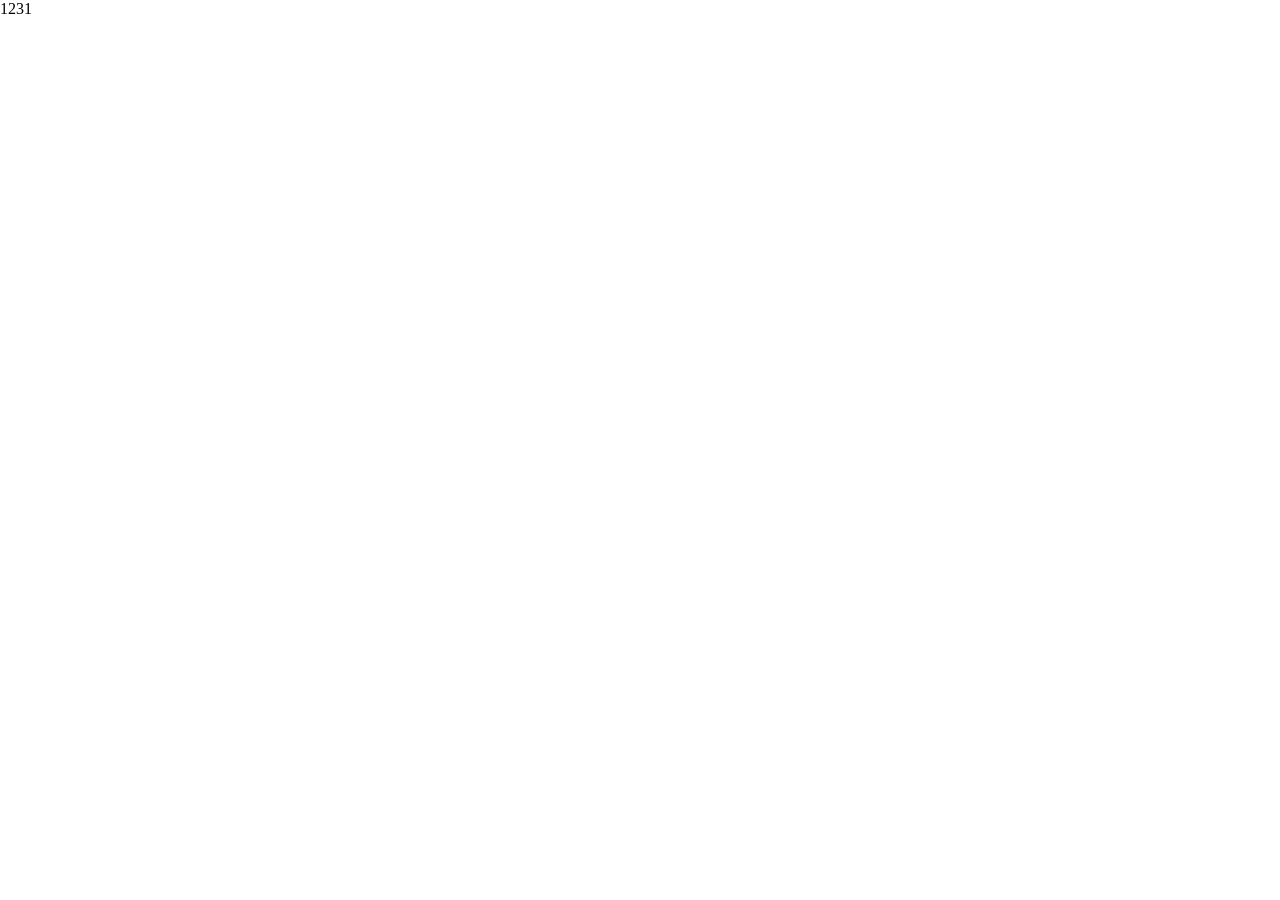
==== index.html @ 49aef23c "Подключил нормализацию стилей normalize.css" ====
<!DOCTYPE html>
<html lang="en">
<head>
    <meta charset="UTF-8">
    <meta name="viewport" content="width=device-width, initial-scale=1.0">
    <link rel="stylesheet" href="css/normalize.css">
    <link rel="stylesheet" href="css/main.css">
    <title>Document</title>
</head>
<body>
    1231
</body>
</html>
---- css/main.css ----
@import url('/Frontend/web-test/some-landing/css/header.css');
@import url('/Frontend/web-test/some-landing/css/main_screen.css');
@import url('/Frontend/web-test/some-landing/css/destination_screen.css');
@import url('/Frontend/web-test/some-landing/css/own_screen.css');
@import url('/Frontend/web-test/some-landing/css/featured-boats_screen.css');
@import url('/Frontend/web-test/some-landing/css/footer.css');
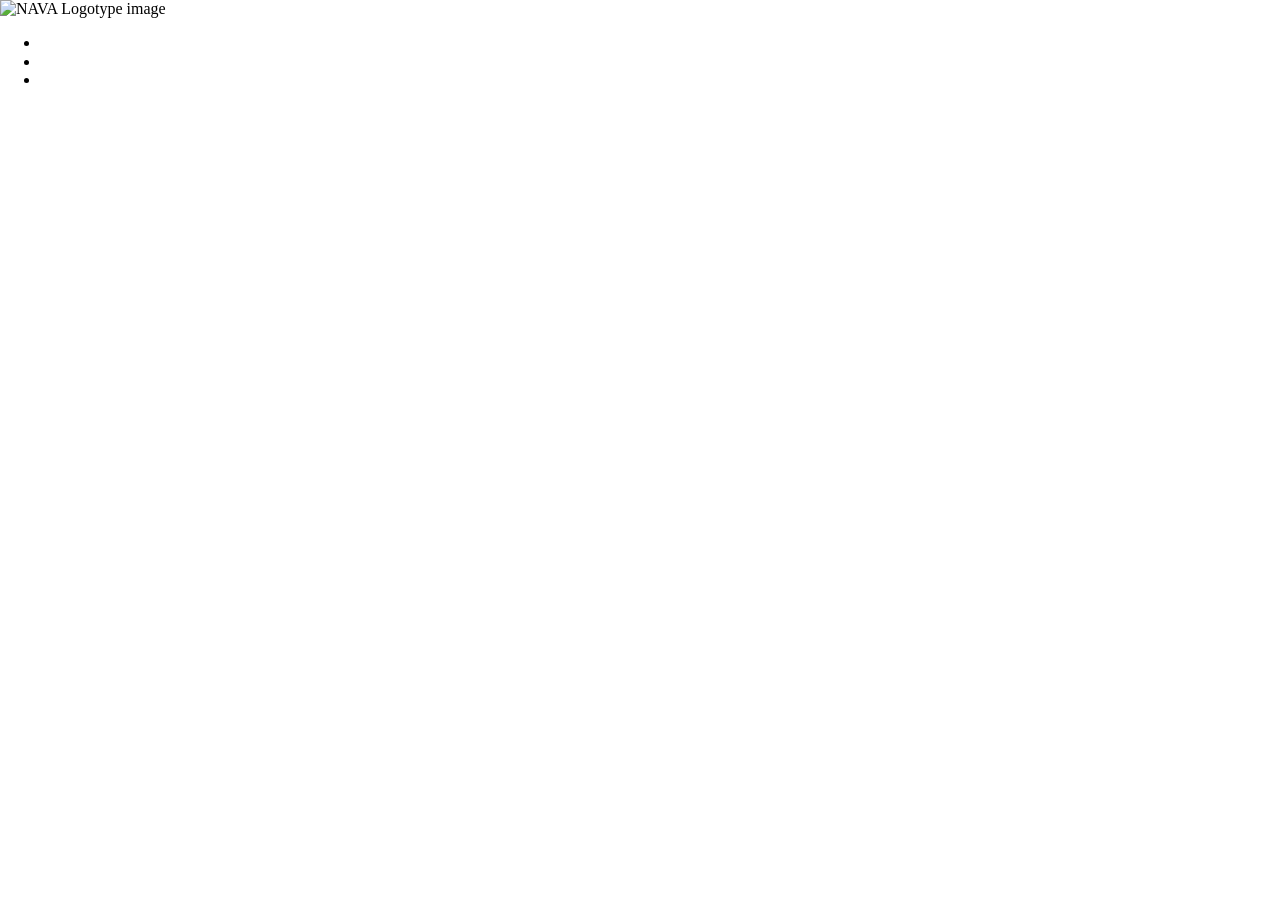
==== commit f0e4554a: "Добавил разметку шапки проекта" ====
--- a/index.html
+++ b/index.html
@@ -5,9 +5,22 @@
     <meta name="viewport" content="width=device-width, initial-scale=1.0">
     <link rel="stylesheet" href="css/normalize.css">
     <link rel="stylesheet" href="css/main.css">
-    <title>Document</title>
+    <title>NAVA</title>
 </head>
 <body>
-    1231
+<div class="background-wrapper">
+    <header class="header">
+        <div class="header__logo">
+            <img src="/" alt="NAVA Logotype image">
+        </div>
+        <nav class="header__nav">
+            <ul class="nav-list">
+                <li class="nav-list__item"></li>
+                <li class="nav-list__item"></li>
+                <li class="nav-list__item"></li>
+            </ul>
+        </nav>
+    </header>
+</div>
 </body>
 </html>
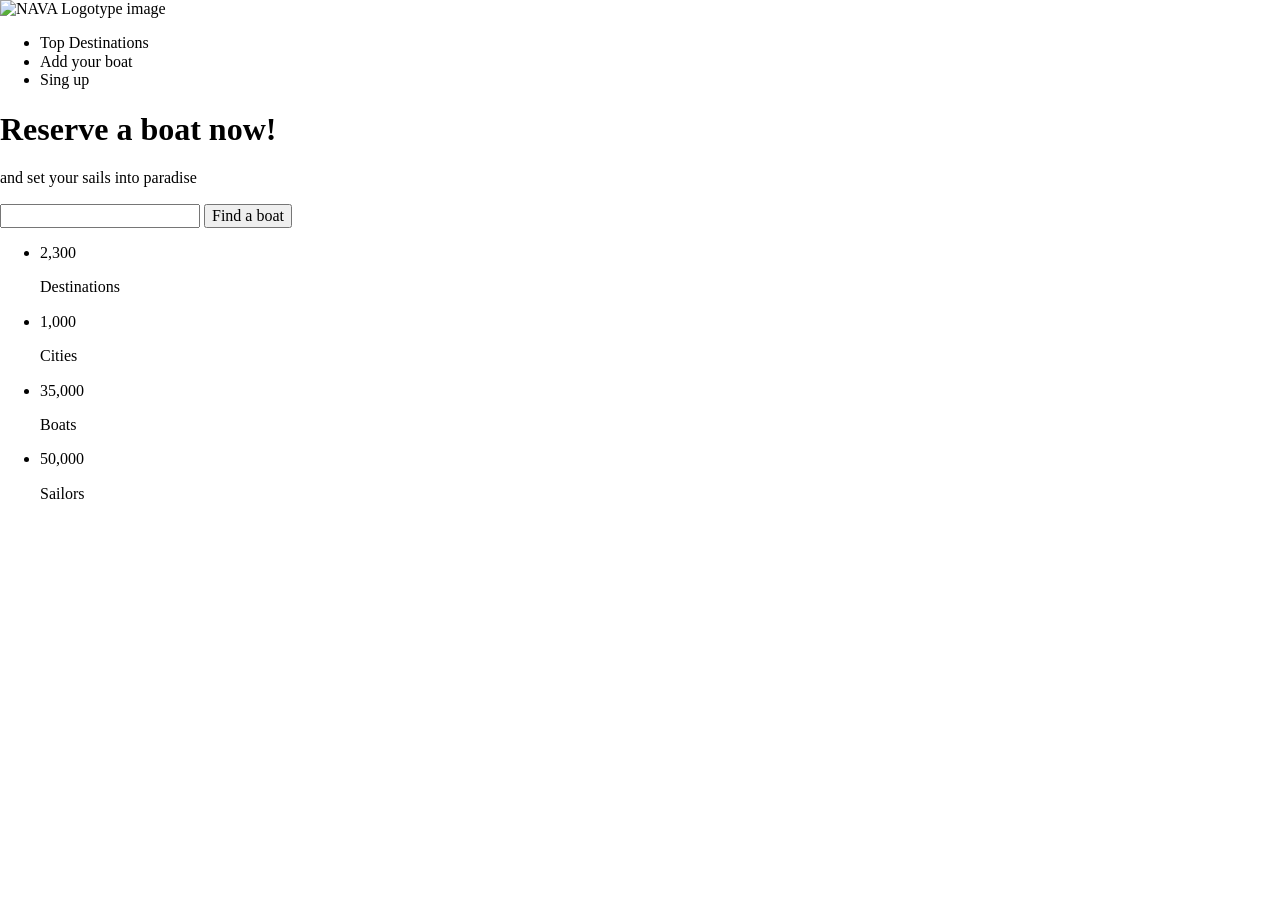
==== commit efe00d9e: "Добавил разметку первого раздела и контентное содержание" ====
--- a/index.html
+++ b/index.html
@@ -15,12 +15,40 @@
         </div>
         <nav class="header__nav">
             <ul class="nav-list">
-                <li class="nav-list__item"></li>
-                <li class="nav-list__item"></li>
-                <li class="nav-list__item"></li>
+                <li class="nav-list__item">Top Destinations</li>
+                <li class="nav-list__item">Add your boat</li>
+                <li class="nav-list__item nav-list__item_login">Sing up</li>
             </ul>
         </nav>
     </header>
+    <div class="container main-screen">
+        <h1 class="main-screen__title">Reserve a boat now!</h1>
+        <p class="main-screen__subtitle">and set your sails into paradise</p>   
+        <form action="" class="main-screen__search-form">
+            <input type="text" class="search-form__input" id="search">
+            <label class="search-form__label" for="search">
+                <button class="button button_icon">Find a boat</button>
+            </label>
+        </form>
+        <ul class="main-screen__feature-list">
+            <li class="feature-list__item item">
+                <p class="item__value">2,300</p>
+                <p class="item__value_description">Destinations</p>
+            </li>
+            <li class="feature-list__item item">
+                <p class="item__value">1,000</p>
+                <p class="item__value_description">Cities</p>
+            </li>
+            <li class="feature-list__item item">
+                <p class="item__value">35,000</p>
+                <p class="item_value_description">Boats</p>
+            </li>
+            <li class="feature-list__item item">
+                <p class="item__value">50,000</p>
+                <p class="item_value_description">Sailors</p>
+            </li>
+        </ul>
+    </div>
 </div>
 </body>
 </html>
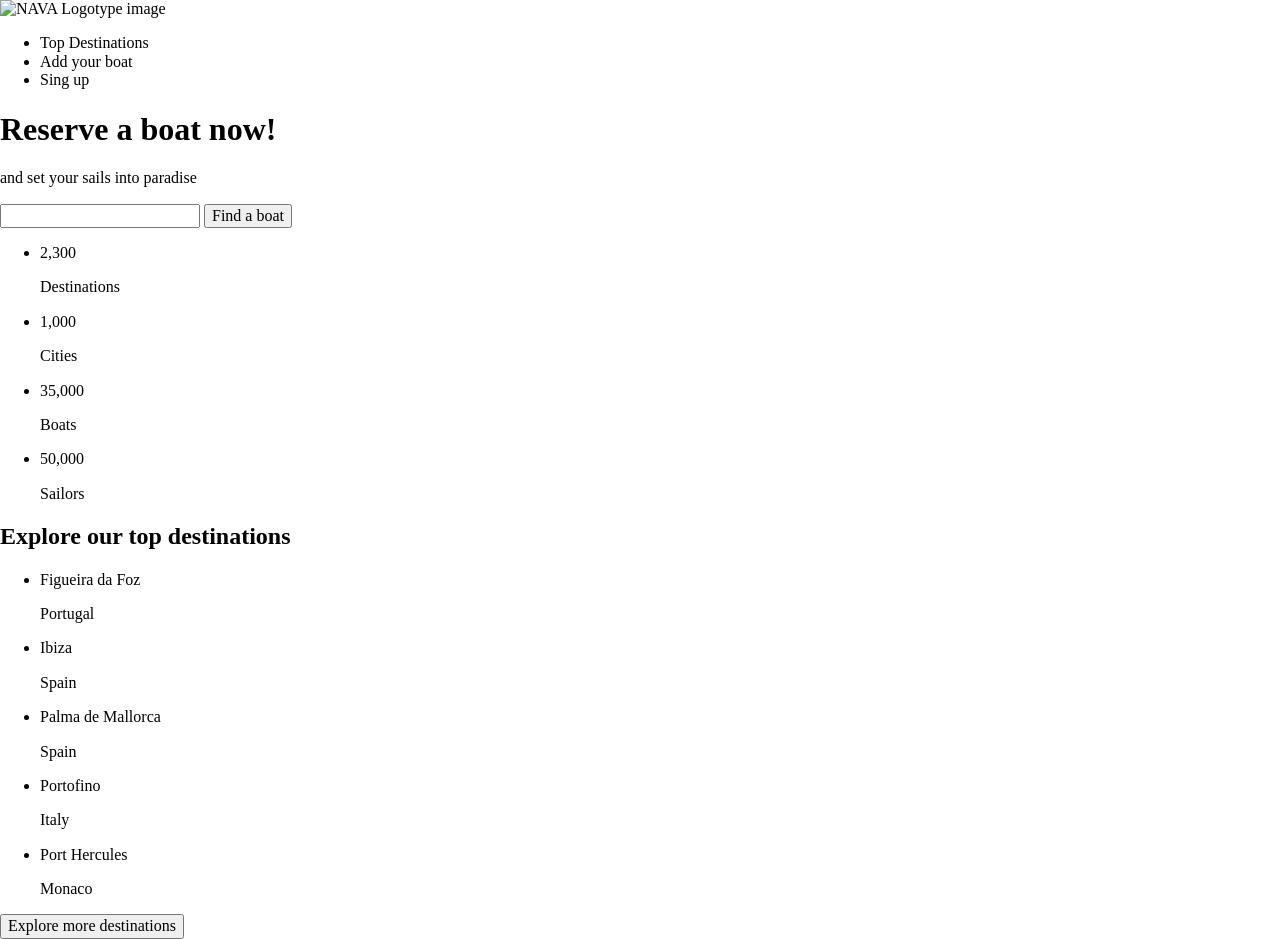
==== commit 73f4de18: "Добавил разметку следующего раздела Destinations" ====
--- a/index.html
+++ b/index.html
@@ -21,34 +21,63 @@
             </ul>
         </nav>
     </header>
-    <div class="container main-screen">
-        <h1 class="main-screen__title">Reserve a boat now!</h1>
-        <p class="main-screen__subtitle">and set your sails into paradise</p>   
-        <form action="" class="main-screen__search-form">
+    <section class="container main">
+        <h1 class="main__title">Reserve a boat now!</h1>
+        <p class="main__subtitle">and set your sails into paradise</p>   
+        <form action="" class="main__search-form">
             <input type="text" class="search-form__input" id="search">
             <label class="search-form__label" for="search">
                 <button class="button button_icon">Find a boat</button>
             </label>
         </form>
-        <ul class="main-screen__feature-list">
-            <li class="feature-list__item item">
+        <ul class="main__feature-list">
+            <li class="feature-list__item">
                 <p class="item__value">2,300</p>
                 <p class="item__value_description">Destinations</p>
             </li>
-            <li class="feature-list__item item">
+            <li class="feature-list__item">
                 <p class="item__value">1,000</p>
                 <p class="item__value_description">Cities</p>
             </li>
-            <li class="feature-list__item item">
+            <li class="feature-list__item">
                 <p class="item__value">35,000</p>
                 <p class="item_value_description">Boats</p>
             </li>
-            <li class="feature-list__item item">
+            <li class="feature-list__item">
                 <p class="item__value">50,000</p>
                 <p class="item_value_description">Sailors</p>
             </li>
         </ul>
-    </div>
+    </section>
+    <section class="container destinations">
+        <h2 class="destinations__title">Explore our top destinations</h2>
+        <p class="destinations__subtitle"></p>
+        <section class="destinations__cards cards">
+            <ul class="cards__list">
+                <li class="cards-list__item">
+                    <p class="card__city">Figueira da Foz</p>
+                    <p class="card__country">Portugal</p>
+                </li>
+                <li class="cards-list__item">
+                    <p class="card__city">Ibiza</p>
+                    <p class="card__country">Spain</p>
+                </li>
+                <li class="cards-list__item">
+                    <p class="card__city">Palma de Mallorca</p>
+                    <p class="card__country">Spain</p>
+                </li>
+                <li class="cards-list__item">
+                    <p class="card__city">Portofino</p>
+                    <p class="card__country">Italy</p>
+                </li>
+                <li class="cards-list__item">
+                    <p class="card__city">Port Hercules</p>
+                    <p class="card__country">Monaco</p>
+                </li>
+            </ul>
+            <button class="button destination__button">Explore more destinations</button>
+        </section>
+    </section>
 </div>
 </body>
 </html>
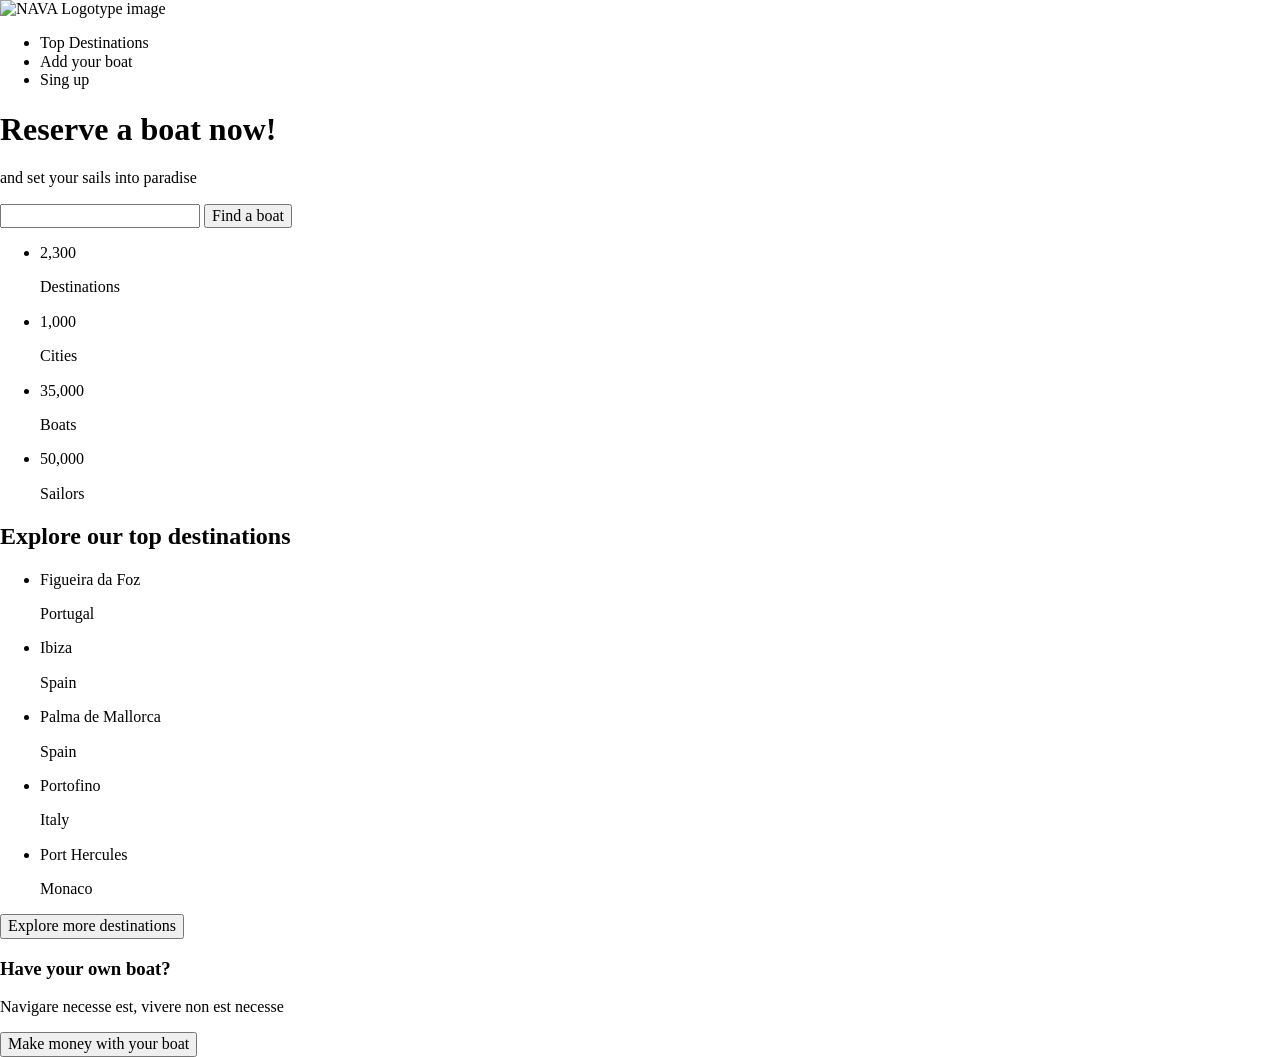
==== commit ee9fe184: "Добавил в разметку раздел Lease Boat" ====
--- a/index.html
+++ b/index.html
@@ -8,76 +8,87 @@
     <title>NAVA</title>
 </head>
 <body>
-<div class="background-wrapper">
-    <header class="header">
-        <div class="header__logo">
-            <img src="/" alt="NAVA Logotype image">
-        </div>
-        <nav class="header__nav">
-            <ul class="nav-list">
-                <li class="nav-list__item">Top Destinations</li>
-                <li class="nav-list__item">Add your boat</li>
-                <li class="nav-list__item nav-list__item_login">Sing up</li>
-            </ul>
-        </nav>
-    </header>
-    <section class="container main">
-        <h1 class="main__title">Reserve a boat now!</h1>
-        <p class="main__subtitle">and set your sails into paradise</p>   
-        <form action="" class="main__search-form">
-            <input type="text" class="search-form__input" id="search">
-            <label class="search-form__label" for="search">
-                <button class="button button_icon">Find a boat</button>
-            </label>
-        </form>
-        <ul class="main__feature-list">
-            <li class="feature-list__item">
-                <p class="item__value">2,300</p>
-                <p class="item__value_description">Destinations</p>
-            </li>
-            <li class="feature-list__item">
-                <p class="item__value">1,000</p>
-                <p class="item__value_description">Cities</p>
-            </li>
-            <li class="feature-list__item">
-                <p class="item__value">35,000</p>
-                <p class="item_value_description">Boats</p>
-            </li>
-            <li class="feature-list__item">
-                <p class="item__value">50,000</p>
-                <p class="item_value_description">Sailors</p>
-            </li>
-        </ul>
-    </section>
-    <section class="container destinations">
-        <h2 class="destinations__title">Explore our top destinations</h2>
-        <p class="destinations__subtitle"></p>
-        <section class="destinations__cards cards">
-            <ul class="cards__list">
-                <li class="cards-list__item">
-                    <p class="card__city">Figueira da Foz</p>
-                    <p class="card__country">Portugal</p>
+<section class="welcome_screen">
+    <div class="background-wrapper">
+        <header class="header">
+            <div class="header__logo">
+                <img src="/" alt="NAVA Logotype image">
+            </div>
+            <nav class="header__nav">
+                <ul class="nav-list">
+                    <li class="nav-list__item">Top Destinations</li>
+                    <li class="nav-list__item">Add your boat</li>
+                    <li class="nav-list__item nav-list__item_login">Sing up</li>
+                </ul>
+            </nav>
+        </header>
+        <section class="container main">
+            <h1 class="main__title">Reserve a boat now!</h1>
+            <p class="main__subtitle">and set your sails into paradise</p>   
+            <form action="" class="main__search-form">
+                <input type="text" class="search-form__input" id="search">
+                <label class="search-form__label" for="search">
+                    <button class="button button_icon">Find a boat</button>
+                </label>
+            </form>
+            <ul class="main__feature-list">
+                <li class="feature-list__item">
+                    <p class="item__value">2,300</p>
+                    <p class="item__value_description">Destinations</p>
                 </li>
-                <li class="cards-list__item">
-                    <p class="card__city">Ibiza</p>
-                    <p class="card__country">Spain</p>
+                <li class="feature-list__item">
+                    <p class="item__value">1,000</p>
+                    <p class="item__value_description">Cities</p>
                 </li>
-                <li class="cards-list__item">
-                    <p class="card__city">Palma de Mallorca</p>
-                    <p class="card__country">Spain</p>
+                <li class="feature-list__item">
+                    <p class="item__value">35,000</p>
+                    <p class="item_value_description">Boats</p>
                 </li>
-                <li class="cards-list__item">
-                    <p class="card__city">Portofino</p>
-                    <p class="card__country">Italy</p>
-                </li>
-                <li class="cards-list__item">
-                    <p class="card__city">Port Hercules</p>
-                    <p class="card__country">Monaco</p>
+                <li class="feature-list__item">
+                    <p class="item__value">50,000</p>
+                    <p class="item_value_description">Sailors</p>
                 </li>
             </ul>
-            <button class="button destination__button">Explore more destinations</button>
         </section>
-    </section>
-</div>
+        <section class="container destinations">
+            <h2 class="destinations__title">Explore our top destinations</h2>
+            <p class="destinations__subtitle"></p>
+            <section class="destinations__cards cards">
+                <ul class="cards__list">
+                    <li class="cards-list__item">
+                        <p class="card__city">Figueira da Foz</p>
+                        <p class="card__country">Portugal</p>
+                    </li>
+                    <li class="cards-list__item">
+                        <p class="card__city">Ibiza</p>
+                        <p class="card__country">Spain</p>
+                    </li>
+                    <li class="cards-list__item">
+                        <p class="card__city">Palma de Mallorca</p>
+                        <p class="card__country">Spain</p>
+                    </li>
+                    <li class="cards-list__item">
+                        <p class="card__city">Portofino</p>
+                        <p class="card__country">Italy</p>
+                    </li>
+                    <li class="cards-list__item">
+                        <p class="card__city">Port Hercules</p>
+                        <p class="card__country">Monaco</p>
+                    </li>
+                </ul>
+                <button class="button destination__button">Explore more destinations</button>
+            </section>
+        </section>
+    </div>
+</section>
+<section class="lease-boat_screen">
+    <div class="background-wrapper">
+        <section class="lease-boat container">
+            <h3 class="lease-boat__title">Have your own boat?</h3>
+            <p class="lease-boat__subtitle">Navigare necesse est, vivere non est necesse</p>
+            <button class="button lease-boat__button">Make money with your boat</button>
+        </section>
+    </div>
+</section>
 </body>
 </html>
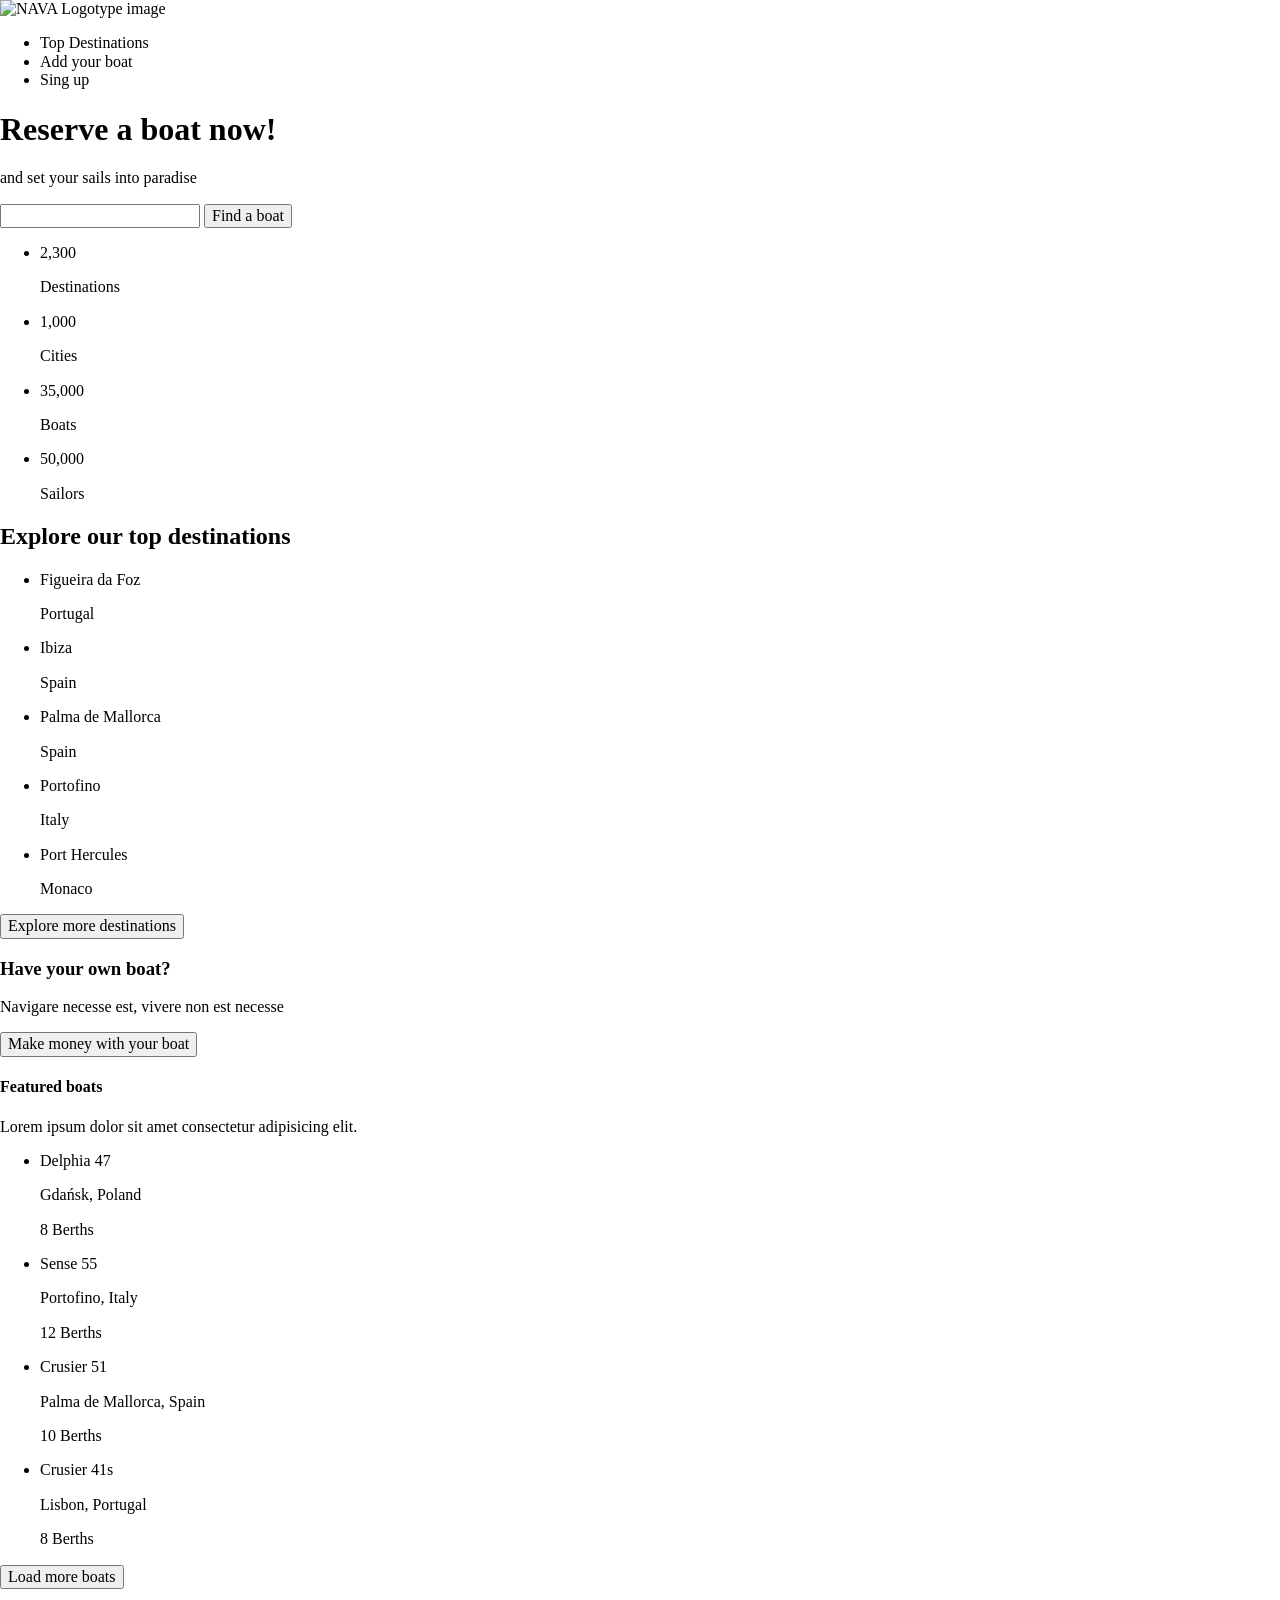
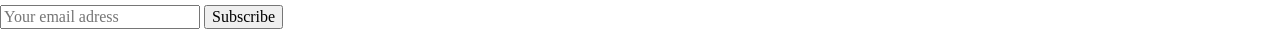
==== commit 8f7fe78e: "Добавил разметку секции Featured boats и footer" ====
--- a/index.html
+++ b/index.html
@@ -25,10 +25,10 @@
         <section class="container main">
             <h1 class="main__title">Reserve a boat now!</h1>
             <p class="main__subtitle">and set your sails into paradise</p>   
-            <form action="" class="main__search-form">
+            <form action="" class="form search-form">
                 <input type="text" class="search-form__input" id="search">
                 <label class="search-form__label" for="search">
-                    <button class="button button_icon">Find a boat</button>
+                    <button class="button button_icon button_red">Find a boat</button>
                 </label>
             </form>
             <ul class="main__feature-list">
@@ -76,7 +76,7 @@
                         <p class="card__country">Monaco</p>
                     </li>
                 </ul>
-                <button class="button destination__button">Explore more destinations</button>
+                <button class="button button_white-gray">Explore more destinations</button>
             </section>
         </section>
     </div>
@@ -86,9 +86,50 @@
         <section class="lease-boat container">
             <h3 class="lease-boat__title">Have your own boat?</h3>
             <p class="lease-boat__subtitle">Navigare necesse est, vivere non est necesse</p>
-            <button class="button lease-boat__button">Make money with your boat</button>
+            <button class="button button_red">Make money with your boat</button>
         </section>
     </div>
 </section>
+<section class="featured-boats">
+    <h4 class="featured-boats__title">Featured boats</h4>
+    <p class="featured-boats__subtitle">Lorem ipsum dolor sit amet consectetur adipisicing elit.</p>
+    <section class="featured-boats__cards">
+        <ul class="boats-cards__list">
+            <li class="boats-card__item boat">
+                <p class="boat__name-title">Delphia 47</p>
+                <p class="boat__location">Gdańsk, Poland</p>
+                <p class="boat__capacity">8 Berths</p>
+            </li>
+            <li class="boats-card__item boat">
+                <p class="boat__name-title">Sense 55</p>
+                <p class="boat__location">Portofino, Italy</p>
+                <p class="boat__capacity">12 Berths</p>
+            </li>
+            <li class="boats-card__item boat">
+                <p class="boat__name-title">Crusier 51</p>
+                <p class="boat__location">Palma de Mallorca, Spain</p>
+                <p class="boat__capacity">10 Berths</p>
+            </li>
+            <li class="boats-card__item boat">
+                <p class="boat__name-title">Crusier 41s</p>
+                <p class="boat__location">Lisbon, Portugal</p>
+                <p class="boat__capacity">8 Berths</p>
+            </li>
+        </ul>
+        <button class="button button_white-gray">Load more boats</button>
+    </section>
+</section>
+<footer class="footer">
+    <ul class="footer__top-locations"></ul>
+    <ul class="footer__featured-boats"></ul>
+    <p class="footer__subscribe-title"></p>
+    <form action="" class="form subscribe-form">
+        <input type="text" class="subscribe-form__input" id="subscribe" placeholder="Your email adress">
+        <label class="subscribe-form__label" for="subscribe">
+            <button class="button button_icon button_red">Subscribe</button>
+        </label>
+    </form>
+    <ul class="footer__contact-list"></ul>
+</footer>
 </body>
 </html>
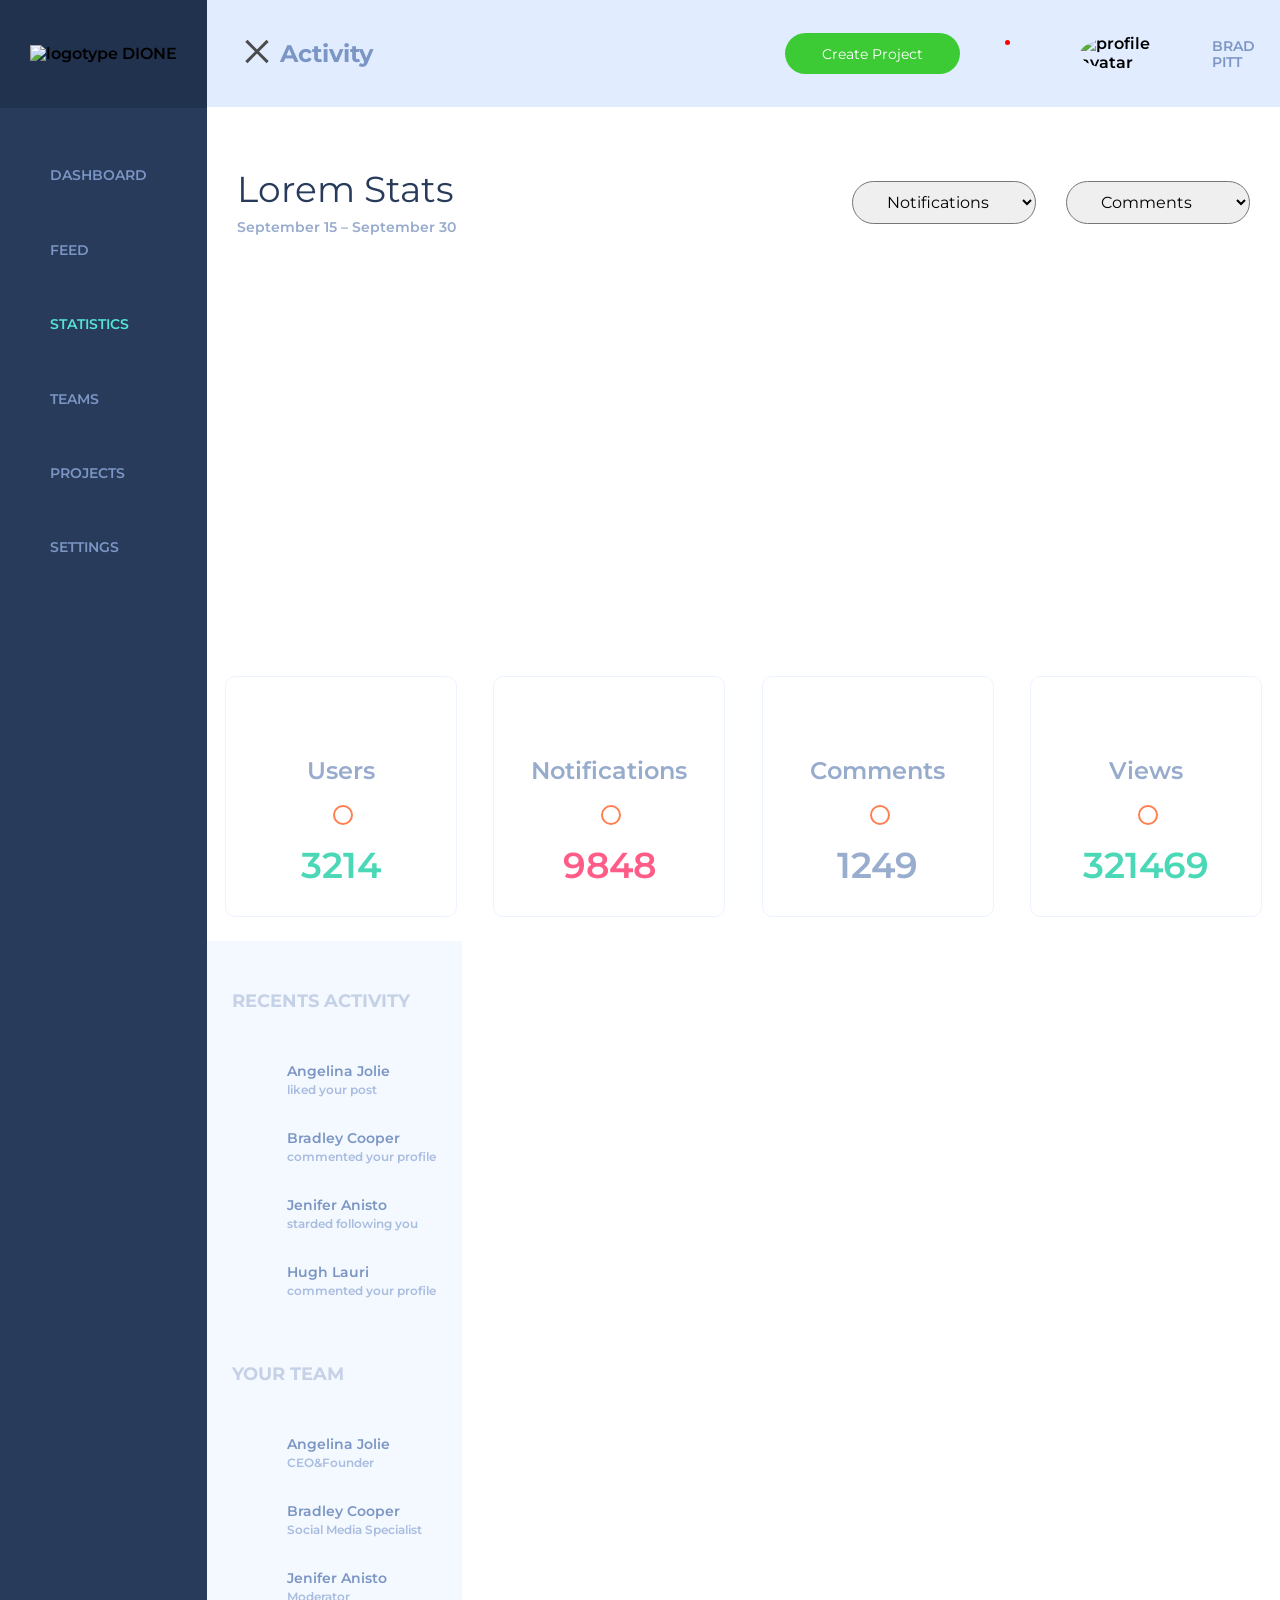
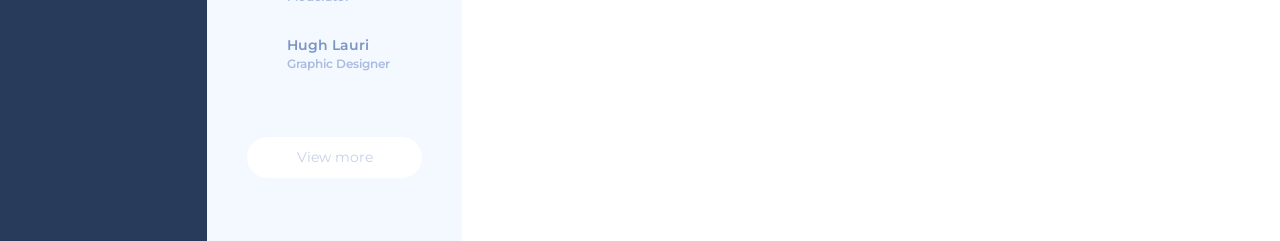
==== commit 15b06cdf: "Залил отдельный проект как положено" ====
--- a/index.html
+++ b/index.html
@@ -1,135 +1,203 @@
 <!DOCTYPE html>
-<html lang="en">
+<html lang="ru">
 <head>
     <meta charset="UTF-8">
     <meta name="viewport" content="width=device-width, initial-scale=1.0">
+    <link href="https://fonts.googleapis.com/css2?family=Montserrat:wght@400;600;700;800&display=swap" rel="stylesheet">
     <link rel="stylesheet" href="css/normalize.css">
     <link rel="stylesheet" href="css/main.css">
-    <title>NAVA</title>
+    <script src="http://code.jquery.com/jquery-3.4.1.min.js"></script>
+    <title>Dione dashboard</title>
 </head>
 <body>
-<section class="welcome_screen">
-    <div class="background-wrapper">
-        <header class="header">
-            <div class="header__logo">
-                <img src="/" alt="NAVA Logotype image">
-            </div>
-            <nav class="header__nav">
-                <ul class="nav-list">
-                    <li class="nav-list__item">Top Destinations</li>
-                    <li class="nav-list__item">Add your boat</li>
-                    <li class="nav-list__item nav-list__item_login">Sing up</li>
+<div class="flex-container">
+    <aside class="sidebar-menu">
+        <div class="sidebar-menu__logo">
+            <img src="img/__header-img/ellipse-1.png" alt="logotype DIONE">
+        </div>
+        <nav class="sidebar-menu__nav">
+            <ul class="nav-list">
+                <li class="nav-list__item nav-list__item_dashboard">
+                    Dashboard
+                </li>
+
+                <li class="nav-list__item nav-list__item_feed">
+                    Feed
+                </li>
+
+                <li class="nav-list__item nav-list__item_statistics active">
+                    Statistics
+                </li>
+
+                <li class="nav-list__item nav-list__item_teams">
+                    Teams
+                </li>
+
+                <li class="nav-list__item nav-list__item_projects">
+                    Projects
+                </li>
+
+                <li class="nav-list__item nav-list__item_settings">
+                    Settings
+                </li>
+            </ul>
+        </nav>
+        <div class="sidebar-menu__export">
+
+        </div>
+    </aside>
+    <main class="main">
+        <header class="main__header">
+            <h2 class="header__title side-in">Activity</h2>
+            <button class="button header__button">Create Project</button>
+            <ul class="header__notification">
+                <li class="notification__item notification__item_bell"></li>
+                <li class="notification__item notification__item_message"></li>
+            </ul>
+            <div class="header__profile">
+                <img src="img/__header-img/brad-pitt.jpg" alt="profile avatar" class="profile__img">
+                <p class="profile__name">Brad Pitt</p>
+            </div>
+        </header>
+        <section class="main__section">
+            <div class="statistics-section">
+                <div class="statistics-section__header">
+                    <div class="title__wraper">
+                    <h1 class="header__title">Lorem Stats</h1>
+                    <p class="header__date">September 15 – September 30</p>
+                    </div>
+                    <select class="header__select" name="type" type="select">
+                         <option value="notifications">Notifications</option>
+                         <option value="users">Users</option>
+                         <option value="comments">Comments</option>
+                         <option value="views">Views</option>  
+                    </select>
+                    <select class="header__select" name="sorting" type="select">
+                        <option value="notifications">Notifications</option>
+                         <option value="users">Users</option>
+                         <option value="comments" selected>Comments</option>
+                         <option value="views">Views</option>  
+                    </select>
+                </div>
+                <div class="statistics-section_chart">
+                    <div class="chart">
+                        <canvas  id="chart-01" width="960" height="400"  style="background-color:rgba(255,255,255,1.00);border-radius:0px;width:700px;height:400px;padding-left:0px;padding-right:0px;padding-top:0px;padding-bottom:0px"></canvas>
+                        <script> 
+                        function MoreChartOptions(){} var ChartData = {labels : ["January",
+                        "February","March","April","May","June","July",],datasets : [{fillColor :"rgba(52,152,219,1)",strokeColor : "rgba(52,152,219,0.5)",pointColor : "rgba(52,152,219,1)",markerShape :"circle",pointStrokeColor : "rgba(255,255,255,1)",data : [65,8,90,81,56,55,40,],title:"2013"},{fillColor :"rgba(46,204,113,1)",strokeColor : "rgba(46,204,113,1)",pointColor : "rgba(46,204,113,1)",markerShape :"circle",pointStrokeColor : "rgba(255,255,255,1)",data : [21,48,40,19,96,27,100,],title:"2014"},]};ChartOptions= {decimalSeparator:".",thousandSeparator:",",spaceLeft:12,spaceRight:12,spaceTop:12,spaceBottom:12,scaleLabel:"<%=value+''%>",yAxisMinimumInterval:1,scaleShowLabels:true,scaleShowLine:true,scaleLineStyle:"solid",scaleLineWidth:1,scaleLineColor:"rgba(0,0,0,0.6)",scaleOverlay :false,scaleOverride :false,scaleSteps:10,scaleStepWidth:10,scaleStartValue:0,legend:false,maxLegendCols:5,legendBlockSize:15,legendFillColor:'rgba(255,255,255,0.00)',legendColorIndicatorStrokeWidth:1,legendPosX:-2,legendPosY:4,legendXPadding:0,legendYPadding:0,legendBorders:false,legendBordersWidth:1,legendBordersStyle:"solid",legendBordersColors:"rgba(102,102,102,1)",legendBordersSpaceBefore:5,legendBordersSpaceLeft:5,legendBordersSpaceRight:5,legendBordersSpaceAfter:5,legendSpaceBeforeText:5,legendSpaceLeftText:5,legendSpaceRightText:5,legendSpaceAfterText:5,legendSpaceBetweenBoxAndText:5,legendSpaceBetweenTextHorizontal:5,legendSpaceBetweenTextVertical:5,legendFontFamily:"'Open Sans'",legendFontStyle:"normal normal",legendFontColor:"rgba(0,0,0,1)",legendFontSize:15,showYAxisMin:false,rotateLabels:"smart",xAxisBottom:true,yAxisLeft:true,yAxisRight:false,scaleFontFamily:"'Open Sans'",scaleFontStyle:"normal normal",scaleFontColor:"rgba(0,0,0,1)",scaleFontSize:12,pointLabelFontFamily:"'Open Sans'",pointLabelFontStyle:"normal normal",pointLabelFontColor:"rgba(102,102,102,1)",pointLabelFontSize:12,angleShowLineOut:true,angleLineStyle:"solid",angleLineWidth:1,angleLineColor:"rgba(0,0,0,0.1)",percentageInnerCutout:50,scaleShowGridLines:true,scaleGridLineStyle:"solid",scaleGridLineWidth:1,scaleGridLineColor:"rgba(0,0,0,0.1)",scaleXGridLinesStep:4,scaleYGridLinesStep:9,segmentShowStroke:true,segmentStrokeStyle:"solid",segmentStrokeWidth:2,segmentStrokeColor:"rgba(255,255,255,1.00)",datasetStroke:true,datasetFill : true,datasetStrokeStyle:"solid",datasetStrokeWidth:2,bezierCurve:true,bezierCurveTension :0.4,pointDotStrokeStyle:"solid",pointDotStrokeWidth : 1,pointDotRadius : 3,pointDot : true,scaleTickSizeBottom:5,scaleTickSizeTop:5,scaleTickSizeLeft:5,scaleTickSizeRight:5,graphMin:0,barShowStroke : false,barBorderRadius:0,barStrokeStyle:"solid",barStrokeWidth:1,barValueSpacing:15,barDatasetSpacing:0,scaleShowLabelBackdrop :true,scaleBackdropColor:'rgba(255,255,255,0.75)',scaleBackdropPaddingX :2,scaleBackdropPaddingY :2,animation : true,onAnimationComplete : function(){MoreChartOptions()}};
+                        DrawTheChart(ChartData,ChartOptions,"chart-01","Line");
+                        </script>
+                    </div>
+                </div>
+                <div class="statistics-section__stats">
+                    <ul class="stats-list">
+                        <li class="stats-list__item stats-list__item_users">
+                            <p class="item__title">Users</p>
+                            <p class="item__value item__value_users">3214</p> 
+                        </li>
+
+                        <li class="stats-list__item stats-list__item_notification">
+                            <p class="item__title">Notifications</p>
+                            <p class="item__value item__value_notifications">9848</p> 
+                        </li>
+
+                        <li class="stats-list__item stats-list__item_comments">
+                            <p class="item__title">Comments</p>
+                            <p class="item__value item__value_comments">1249</p> 
+                        </li>
+
+                        <li class="stats-list__item stats-list__item_views">
+                            <p class="item__title">Views</p>
+                            <p class="item__value item__value_views">321469</p> 
+                        </li>
+                    </ul>
+                </div>
+            </div>
+        </section>
+        <aside class="main__sidebar-personal">
+            
+            <div class="sidebar-personal__recent-activity">
+                <ul class="recent-activity-list">
+                    <li class="recent-activity-list__item"></li>
+                        <h3 class="sidebar-personal__title">Recents activity</h3>
+                    </li>
+                    <li class="recent-activity-list__item">
+                        <p class="user user_id-1 user-name">
+                            Angelina Jolie <br>
+                            <span class="user-name_activity">liked your post</span>
+                        </p>
+                    </li>
+                    <li class="recent-activity-list__item">
+                        <p class="user user_id-2 user-name">
+                            Bradley Cooper <br>
+                            <span class="user-name_activity">commented your profile</span>
+                        </p>
+                    </li>
+                    <li class="recent-activity-list__item">
+                        <p class="user user_id-3 user-name">
+                            Jenifer Anisto <br>
+                            <span class="user-name_activity">starded following you</span>
+                        </p>
+                    </li>
+                    <li class="recent-activity-list__item">
+                        <p class="user user_id-4 user-name">
+                            Hugh Lauri <br>
+                            <span class="user-name_activity">commented your profile</span>
+                        </p>
+                    </li>
                 </ul>
-            </nav>
-        </header>
-        <section class="container main">
-            <h1 class="main__title">Reserve a boat now!</h1>
-            <p class="main__subtitle">and set your sails into paradise</p>   
-            <form action="" class="form search-form">
-                <input type="text" class="search-form__input" id="search">
-                <label class="search-form__label" for="search">
-                    <button class="button button_icon button_red">Find a boat</button>
-                </label>
-            </form>
-            <ul class="main__feature-list">
-                <li class="feature-list__item">
-                    <p class="item__value">2,300</p>
-                    <p class="item__value_description">Destinations</p>
-                </li>
-                <li class="feature-list__item">
-                    <p class="item__value">1,000</p>
-                    <p class="item__value_description">Cities</p>
-                </li>
-                <li class="feature-list__item">
-                    <p class="item__value">35,000</p>
-                    <p class="item_value_description">Boats</p>
-                </li>
-                <li class="feature-list__item">
-                    <p class="item__value">50,000</p>
-                    <p class="item_value_description">Sailors</p>
-                </li>
-            </ul>
-        </section>
-        <section class="container destinations">
-            <h2 class="destinations__title">Explore our top destinations</h2>
-            <p class="destinations__subtitle"></p>
-            <section class="destinations__cards cards">
-                <ul class="cards__list">
-                    <li class="cards-list__item">
-                        <p class="card__city">Figueira da Foz</p>
-                        <p class="card__country">Portugal</p>
-                    </li>
-                    <li class="cards-list__item">
-                        <p class="card__city">Ibiza</p>
-                        <p class="card__country">Spain</p>
-                    </li>
-                    <li class="cards-list__item">
-                        <p class="card__city">Palma de Mallorca</p>
-                        <p class="card__country">Spain</p>
-                    </li>
-                    <li class="cards-list__item">
-                        <p class="card__city">Portofino</p>
-                        <p class="card__country">Italy</p>
-                    </li>
-                    <li class="cards-list__item">
-                        <p class="card__city">Port Hercules</p>
-                        <p class="card__country">Monaco</p>
+            </div>
+            <div class="sidebar-personal__team">
+                <ul class="team-list">
+                    <li class="team-list__item"></li>
+                        <h3 class="sidebar-personal__title">Your team</h3>
+                     </li>
+                    <li class="team-list__item">
+                        <p class="user user_id-1 user-name">
+                            Angelina Jolie <br>
+                            <span class="user-name_status">CEO&Founder</span>
+                        </p>
+                    </li>
+                    <li class="team-list__item">
+                        <p class="user user_id-2 user-name">
+                            Bradley Cooper <br>
+                            <span class="user-name_status">Social Media Specialist</span>
+                        </p>
+                    </li>
+                    <li class="team-list__item">
+                        <p class="user user_id-3 user-name">
+                            Jenifer Anisto <br>
+                            <span class="user-name_status">Moderator</span>
+                        </p>
+                    </li>
+                    <li class="team-list__item">
+                        <p class="user user_id-4 user-name">
+                            Hugh Lauri <br>
+                            <span class="user-name_status">Graphic Designer</span>
+                        </p>
                     </li>
                 </ul>
-                <button class="button button_white-gray">Explore more destinations</button>
-            </section>
-        </section>
-    </div>
-</section>
-<section class="lease-boat_screen">
-    <div class="background-wrapper">
-        <section class="lease-boat container">
-            <h3 class="lease-boat__title">Have your own boat?</h3>
-            <p class="lease-boat__subtitle">Navigare necesse est, vivere non est necesse</p>
-            <button class="button button_red">Make money with your boat</button>
-        </section>
-    </div>
-</section>
-<section class="featured-boats">
-    <h4 class="featured-boats__title">Featured boats</h4>
-    <p class="featured-boats__subtitle">Lorem ipsum dolor sit amet consectetur adipisicing elit.</p>
-    <section class="featured-boats__cards">
-        <ul class="boats-cards__list">
-            <li class="boats-card__item boat">
-                <p class="boat__name-title">Delphia 47</p>
-                <p class="boat__location">Gdańsk, Poland</p>
-                <p class="boat__capacity">8 Berths</p>
-            </li>
-            <li class="boats-card__item boat">
-                <p class="boat__name-title">Sense 55</p>
-                <p class="boat__location">Portofino, Italy</p>
-                <p class="boat__capacity">12 Berths</p>
-            </li>
-            <li class="boats-card__item boat">
-                <p class="boat__name-title">Crusier 51</p>
-                <p class="boat__location">Palma de Mallorca, Spain</p>
-                <p class="boat__capacity">10 Berths</p>
-            </li>
-            <li class="boats-card__item boat">
-                <p class="boat__name-title">Crusier 41s</p>
-                <p class="boat__location">Lisbon, Portugal</p>
-                <p class="boat__capacity">8 Berths</p>
-            </li>
-        </ul>
-        <button class="button button_white-gray">Load more boats</button>
-    </section>
-</section>
-<footer class="footer">
-    <ul class="footer__top-locations"></ul>
-    <ul class="footer__featured-boats"></ul>
-    <p class="footer__subscribe-title"></p>
-    <form action="" class="form subscribe-form">
-        <input type="text" class="subscribe-form__input" id="subscribe" placeholder="Your email adress">
-        <label class="subscribe-form__label" for="subscribe">
-            <button class="button button_icon button_red">Subscribe</button>
-        </label>
-    </form>
-    <ul class="footer__contact-list"></ul>
-</footer>
+            </div>
+            <button class="button button_gray">View more</button>
+        </aside>
+    </main>
+</div>
+
+        
+<script>
+        WebFontConfig = {
+        google: 
+    {families: ["Open Sans",]},active: function() { 
+        DrawTheChart(ChartData,ChartOptions,"chart-01","Line")}
+    };
+</script>
+<script asyn src="https://livegap.com/charts/js/webfont.js"></script>
+<script src="https://livegap.com/charts/js/Chart.min.js"></script>
+<script>
+    function DrawTheChart(ChartData,ChartOptions,ChartId,ChartType){
+    eval('var myLine = new Chart(document.getElementById(ChartId).getContext("2d")).'+ChartType+'(ChartData,ChartOptions);document.getElementById(ChartId).getContext("2d").stroke();')
+    }
+</script>   
+<script src='js/script.js'></script>
 </body>
 </html>
--- a/css/main.css
+++ b/css/main.css
@@ -1,6 +1,515 @@
-@import url('/Frontend/web-test/some-landing/css/header.css');
-@import url('/Frontend/web-test/some-landing/css/main_screen.css');
-@import url('/Frontend/web-test/some-landing/css/destination_screen.css');
-@import url('/Frontend/web-test/some-landing/css/own_screen.css');
-@import url('/Frontend/web-test/some-landing/css/featured-boats_screen.css');
-@import url('/Frontend/web-test/some-landing/css/footer.css');+body {
+    font-family: 'Montserrat', sans-serif;
+    font-weight: 600;
+}
+
+.flex-container {
+    display: flex;
+}
+/* Service selectors */
+
+.button {
+    width: 175px;
+    height: 41px;
+    font-size: 14px;
+    border-radius: 20.5px;
+    border: none;
+}
+.button:hover {
+    cursor: pointer;
+}
+.visually-hidden {
+    position: absolute;
+    clip: rect(0 0 0 0);
+    width: 1px;
+    height: 1px;
+    margin: -1px;
+}
+.animation_hide {
+    opacity: 0;
+    transform: translate(-110%);
+    
+    transition: all 0.2s ease-in;
+    position: absolute;
+}
+  
+/* SIDEBAR STYLE */
+
+.sidebar-menu {
+    min-height: 100vh;
+    background-color: #293b5a;
+}
+.sidebar-menu__logo {
+    background-color: #21324f;
+    padding: 45px 0;
+    display: flex;
+    justify-content: center;
+    align-items: center;
+}
+.sidebar-menu__logo img {
+}
+
+.sidebar-menu__nav {
+    color: #7b96c4;
+    font-size: 14px;
+    line-height: 14.4px;
+    font-weight: 600;
+    text-transform: uppercase;
+}
+.nav-list {
+    list-style: none;
+    display: flex;
+    flex-direction: column;
+    justify-content: center;
+
+    padding: 0;
+    margin: 0;    
+}
+.nav-list__item {
+    margin-top: 60px;
+    padding-right: 60px;
+    padding-left: 50px;
+    position: relative;
+    transition: all 0.2s ease-in;
+}
+.nav-list__item.active {
+    color: #55e4d4;
+}
+.nav-list__item:hover {
+    color: #55e4d4;
+    cursor: pointer;
+}
+.nav-list__item::before {
+    position: absolute;
+    content: '';
+    background-repeat: no-repeat;
+    background-position: 50%;
+    width: 25px;
+    height: 25px;
+    left: 15px;
+    bottom: -5px;
+}
+.nav-list__item_dashboard::before {
+    background-image: url('/Frontend/web-test/admin-panel/img/__sidebar/dashboard.svg');
+}
+.nav-list__item_feed::before {
+    background-image: url('/Frontend/web-test/admin-panel/img/__sidebar/feed.svg');
+}
+.nav-list__item_statistics::before {
+    background-image: url('/Frontend/web-test/admin-panel/img/__sidebar/stats.svg');
+}
+.nav-list__item_teams::before {
+    background-image: url('/Frontend/web-test/admin-panel/img/__sidebar/teams.svg');
+}
+.nav-list__item_projects::before {
+    background-image: url('/Frontend/web-test/admin-panel/img/__sidebar/projects.svg');
+}
+.nav-list__item_settings::before {
+    background-image: url('/Frontend/web-test/admin-panel/img/__sidebar/settings.svg');
+
+}
+.sidebar-menu__export::before {
+
+}
+
+/* MAIN SCREEN STYLE */
+
+.main {
+    flex-grow: 1;
+    background-color: #ffffff;
+    /* max-width: 1250px; */
+
+    display: flex;
+    flex-wrap: wrap;
+    align-items: flex-start;
+}
+.main__header {
+    background-color: #e1ecff;
+    width: 100%;
+    flex-grow: 1;
+    padding-top: 20px;
+    padding-bottom: 20px;
+    display: flex;
+    justify-content: space-between;
+    align-items: center;
+}
+.header__title {
+    color: #7b96c4;
+    font-size: 24px;
+    font-weight: 700;
+    flex-grow: 1;
+    padding-left: 73px;
+    position: relative;
+}
+    .main__header > .header__title:hover {
+        cursor: pointer;
+        color: #293b5a;
+        transition: all 0.25s ease-in;
+    }
+
+/* HEADER FOR JS */
+
+.side-in::after,
+.side-in::before {
+    position: absolute;
+    content: '';
+    width: 30px;
+    height: 3px;
+    background-color: #4b4b4b;
+    left: 50px;
+    top: 10px;
+    margin-left: -15px;
+    transform: rotate(45deg);
+    transition: all 0.5s ease-in;
+  }
+  .side-in::before {
+    transform: rotate(-45deg);
+  }
+.side-in:hover::after,
+.side-in:hover::before {
+    background-color: deeppink;
+}
+
+/************************/
+
+.side-in-hover { 
+}
+.side-in-hover::after,
+.side-in-hover::before {
+  position: absolute;
+  content: '';
+  width: 20px;
+  height: 3px;
+  background-color: #4b4b4b;
+  left: 50px;
+  top: 5px;
+  margin-left: -15px;
+  transition: all 0.5s ease-in;
+}
+.side-in-hover::before {
+  top: 18px;
+}
+.side-in-hover:hover::after,
+.side-in-hover:hover::before {
+  background-color: deeppink;
+  transition: all 0.5s ease-in;
+}
+
+
+/* ******************************* */
+
+.header__button {
+    color: #ffffff;
+    background: #3dcb35;
+}
+.header__notification {
+    display: flex;
+    justify-content: space-around;
+    align-items: center;
+    position: relative;
+    margin-right: 80px;
+}
+.notification__item {
+    list-style: none;
+    padding: 0 30px;
+    transition: all 0.2s ease-in-out;
+    width: 30px;
+}
+.notification__item:hover {
+    transform: scale(1.2);
+    cursor: pointer;
+}
+.notification__item_bell {
+    position: absolute;
+    content: '';
+    background-image: url('/Frontend/web-test/admin-panel/img/__header-img/bell.svg');
+    background-repeat: no-repeat;
+    background-position: center;
+    width: 20px;
+    height: 20px;
+}
+.notification__item_bell::before {
+    position: absolute;
+    content: '';
+    background-color: red;
+    border-radius: 50%;
+    width: 5px;
+    height: 5px;
+    right: 30px;
+    top: -4px;
+}
+.notification__item_message {
+    position: absolute;
+    content: '';
+    background-image: url('/Frontend/web-test/admin-panel/img/__header-img/message.svg');
+    background-repeat: no-repeat;
+    background-position: center;
+    width: 20px;
+    height: 20px;
+    left: 40px;
+}
+.header__profile {
+    display: flex;
+    justify-content: center;
+    align-items: center;
+    width: 200px;
+}
+.profile__img {
+    border-radius: 50%;
+}
+.profile__name {
+    color: #7b96c4;
+    font-size: 14px;
+    padding-left: 20px;
+    align-self: center;
+    text-transform: uppercase;
+}
+.profile__name:hover {
+    cursor: pointer;
+}
+.profile__name:active {
+    color: black;
+}
+/* APP SECTION SCREEN STYLE */
+
+.main__section {
+    flex-grow: 1;
+}
+.statistics-section {
+    margin-top: 50px;
+}
+.statistics-section__header {
+    padding: 0;
+    padding-left: 30px;
+    display: flex;
+    justify-content: space-between;
+    align-items: center;
+}
+    .title__wraper {
+        flex-grow: 1;
+    }
+
+.statistics-section__header h1 {
+    color: #293b5a;
+    font-size: 36px;
+    font-weight: normal;
+    line-height: 14.4px;
+    padding: 0;
+}
+.header__date {
+    color: #97abcd;
+    font-size: 14px;
+    line-height: 14px;
+    margin-top: 12px;
+}
+.header__select {
+    border-radius: 30px;
+    padding: 10px 30px;
+    margin-left: 30px;
+}
+    select:last-child {
+        margin-right: 30px;
+    }
+.statistics-section_chart {
+}
+.chart {
+    
+}
+.chart > canvas {
+    width: 100% !important;
+}
+
+/* STATISTICS BLOCK STYLE*/
+
+.statistics-section__stats {
+}
+.stats-list {
+    display: flex;
+    justify-content: space-around;
+    align-items: center;
+
+    padding: 0;
+
+    font-size: 24px;
+    text-align: center;
+}
+.stats-list__item {
+    list-style: none;
+    width: 230px;
+    padding-top: 80px;
+    position: relative;
+    border: 1px solid #edf4ff;
+    border-radius: 10px;
+    
+    transition: all 0.5s ease-out;
+}
+    .stats-list__item:hover {
+        box-shadow: 1px 1px 5px #696969;
+        
+    }
+.stats-list__item::before {
+    position: absolute;
+    content: '';
+    background-repeat: no-repeat;
+    background-position: 50%;
+    top: 40px;
+    left: 50%;
+    margin-left: -15px;
+    width: 30px;
+    height: 30px;
+}
+.stats-list__item_users::before {
+    background-image: url('/Frontend/web-test/admin-panel/img/__main/users.svg');
+}
+.stats-list__item_notification::before {
+    background-image: url('/Frontend/web-test/admin-panel/img/__main/notifications.svg');
+}
+.stats-list__item_comments::before {
+    background-image: url('/Frontend/web-test/admin-panel/img/__main/comments.svg');
+}
+.stats-list__item_views::before {
+    background-image: url('/Frontend/web-test/admin-panel/img/__main/views.svg');
+    margin-left: -17.5px;
+    width: 35px;
+    height: 30px;
+
+}
+.item__title {
+    color: #97abcd;
+    font-size: 24px;
+    margin: 0;
+}
+.item__value {
+    margin-top: 60px;
+    margin-bottom: 0;
+    font-size: 36px;
+    position: relative;
+    padding-bottom: 30px;;
+}
+.item__value::before {
+    position: absolute;
+    content: '';
+    width: 16px;
+    height: 16px;
+    border: 2px solid coral;
+    border-radius: 50%;
+    left: 50%;
+    margin-left: -8px;
+    top: -40px;
+}
+.item__value_users {
+    color: #4ad8b6;
+} {
+}
+.item__value_notifications {
+    color: #ff5d87;
+}
+.item__value_comments {
+    color: #99adce;
+}
+.item__value_views {
+    color: #4ad8b6;
+}
+
+.stats-list__item {}
+
+/* RIGHT SIDEBAR STYLE*/
+
+.main__sidebar-personal {
+    flex-grow: 1;
+    max-width: 255px;
+    min-height: 100vh;
+    background-color: #f4f8ff;
+    display: flex;
+    flex-direction: column;
+}
+
+.sidebar-personal__recent-activity {
+}
+.recent-activity-list {
+    margin: 0;
+    padding: 0;
+}
+.recent-activity-list__item {
+    list-style: none;
+    position: relative;
+}
+.recent-activity-list__item:hover {
+    cursor: pointer;
+    box-shadow: 10px 0px 5px #a9bde0;
+}
+
+    .user::before {
+        position: absolute;
+        content: '';
+        border-radius: 50%;;
+        width: 40px;
+        height: 40px;
+        left: 16px;
+        top: -2px;
+    } 
+    .user_id-1::before {
+        background: url('/Frontend/web-test/admin-panel/img/__right-sidebar/angelina-jolie.jpg') no-repeat 50%;
+    }
+    .user_id-2::before {
+        background: url('/Frontend/web-test/admin-panel/img/__right-sidebar/bradley-cooper.jpg') no-repeat 50%;
+    }
+    .user_id-3::before {
+        background: url('/Frontend/web-test/admin-panel/img/__right-sidebar/jenifer-aniston.jpg') no-repeat 50%;
+    }
+    .user_id-4::before {
+        background: url('/Frontend/web-test/admin-panel/img/__right-sidebar/hugh-laurie.jpg') no-repeat 50%;
+    }
+
+.sidebar-personal__title {
+    color: #c5d1e6;
+    font-size: 18px;
+    margin-top: 50px;
+    margin-bottom: 50px;
+    margin-left: 25px;
+    text-transform: uppercase;
+}
+.user {
+    padding-left: 80px;
+    margin-top: 30px;
+}
+.user-name {
+    color: #7b96c4;
+    font-size: 14px;
+    line-height: 18px;
+}
+.user-name_activity,
+.user-name_status {
+    color: #a9bde0;
+    font-size: 12px;
+}
+.sidebar-personal__team {
+}
+.team-list {
+    margin: 0;
+    padding: 0;
+}
+.team-list__item {
+    list-style: none;
+    position: relative;
+}
+.team-list__item:hover {
+    cursor: pointer;
+    box-shadow: 10px 0px 5px #a9bde0;
+}
+.button_gray {
+    color: #c5d1e6;
+    font-size: 14px;
+    background-color: #ffffff;
+    align-self: center;
+    margin-top: 50px;
+    transition: all 250ms ease-in;
+}
+.button_gray:hover {
+    color: #c5d1e6;
+    font-size: 14px;
+    background-color: #000000;
+    align-self: center;
+    margin-top: 50px;
+}
+
